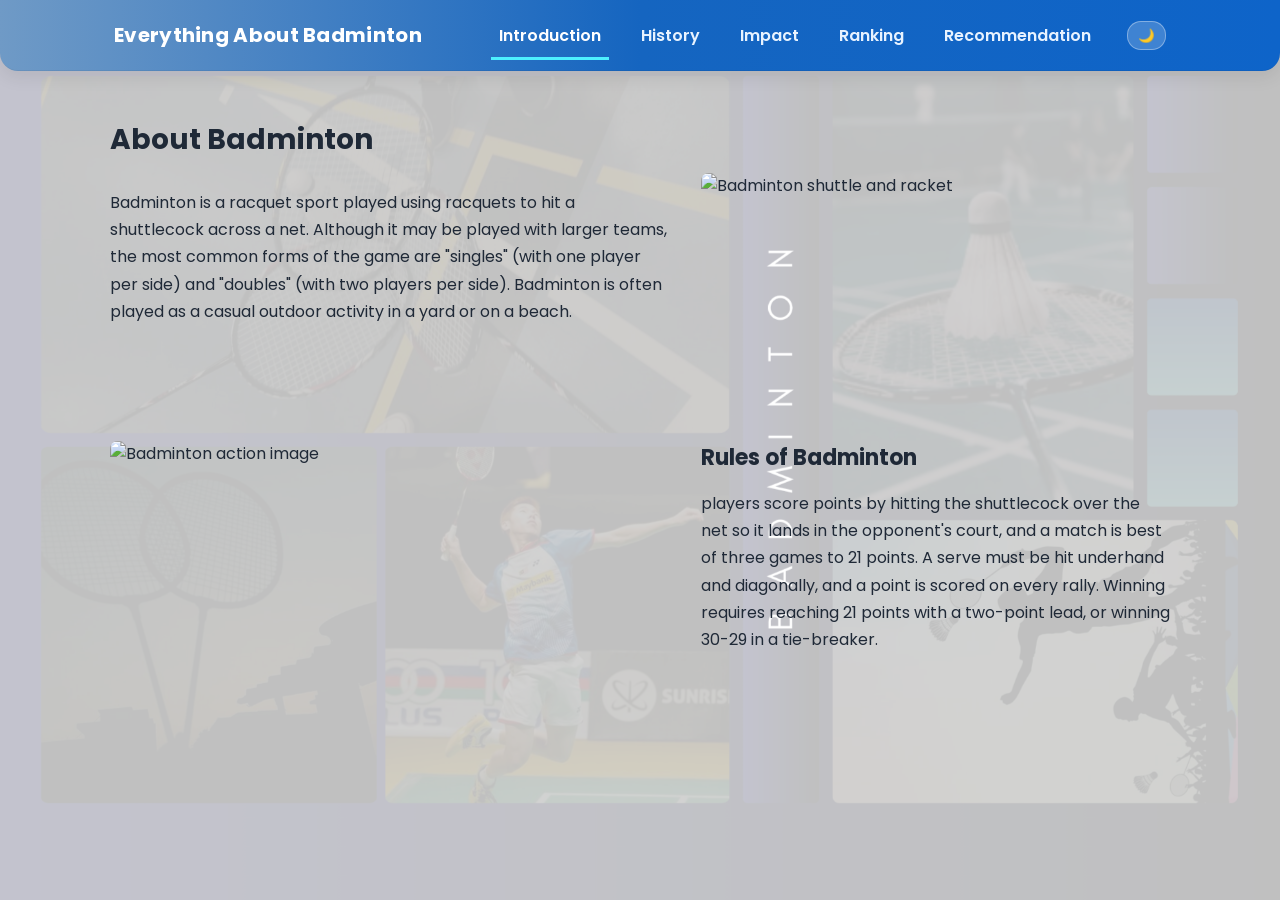
==== index.html @ 24d5bc15 "First Commit" ====
<!DOCTYPE html>
<html lang="en">
  <head>
    <meta charset="utf-8">
    <meta name="viewport" content="width=device-width, initial-scale=1">
    <title>Introduction</title>
    <link rel="preconnect" href="https://fonts.googleapis.com">
    <link rel="preconnect" href="https://fonts.gstatic.com" crossorigin>
    <link href="https://fonts.googleapis.com/css2?family=Inter:wght@400;600;700&display=swap" rel="stylesheet">
    <link rel="stylesheet" href="css/styles.css">
    <link rel="icon" href="assets/images/Logo_1.png" type="image/png">
  </head>
  <body class="preload intro-page">
    <header class="site-header">
      <nav class="nav">
        <a class="brand" href="index.html">Everything About Badminton</a>
        <button class="nav-toggle" aria-controls="primary-nav" aria-expanded="false">☰</button>
        <ul id="primary-nav" class="nav-list">
          <li><a class="active" href="index.html">Introduction</a></li>
          <li><a href="history.html">History</a></li>
          <li><a href="impact.html">Impact</a></li>
          <li><a href="ranking.html">Ranking</a></li>
          <li><a href="recommendation.html">Recommendation</a></li>
        </ul>
        <button class="theme-toggle" id="theme-toggle" aria-label="Toggle dark mode" aria-pressed="false">🌙</button>
      </nav>
    </header>

    <main class="container">
      <section class="section">
        <h1>About Badminton</h1>
        <div class="grid two-col">
          <div>
            <p>
              Badminton is a racquet sport played using racquets to hit a shuttlecock across a net.
              Although it may be played with larger teams, the most common forms of the game are
              "singles" (with one player per side) and "doubles" (with two players per side).
              Badminton is often played as a casual outdoor activity in a yard or on a beach.
            </p>
          </div>
          <img class="content-image" src="assets/images/badminton_img_1.jpg" alt="Badminton shuttle and racket">
        </div>
      </section>

      <section class="section">
        <div class="grid two-col reverse-on-desktop">
          <img class="content-image" src="assets/images/badminton_img_2.jpg" alt="Badminton action image">
          <div>
            <h2>Rules of Badminton</h2>
            <p>
              players score points by hitting the shuttlecock over the net so it lands
              in the opponent's court, and a match is best of three games to 21 points. A serve
              must be hit underhand and diagonally, and a point is scored on every rally. Winning
              requires reaching 21 points with a two-point lead, or winning 30-29 in a tie-breaker. 
            </p>
          </div>
        </div>
      </section>
    </main>

    <script src="js/script.js"></script>
  </body>
  </html>
---- css/styles.css ----
@import url('https://fonts.googleapis.com/css2?family=Poppins:wght@300;400;600;700&display=swap');
/* Color scheme from provided palette */
:root {
  --color-1: #6f9ac6;  /* desaturated blue */
  --color-2: #1565c0;  /* royal blue */
  --color-3: #0e64c9;  /* vivid blue */
  --color-4: #4df0ff;  /* aqua */
  --text: #1f2937;
  --muted: #6b7280;
  --bg: #ffffff;
  --border: #e5e7eb;
  --panel-bg: #ffffff;
  --panel-border: #9ca3af;
  --placeholder: #e5e7eb;
}

/* Dark theme overrides */
:root[data-theme="dark"] {
  --text: #e5e7eb;
  --muted: #94a3b8;
  --bg: #0b1220;
  --border: #334155;
  --panel-bg: #0f172a;
  --panel-border: #4b5563;
  --placeholder: #1f2937;
}

* { box-sizing: border-box; }

/* Disable text selection globally */
html, body, * {
  -webkit-user-select: none;
  -ms-user-select: none;
  user-select: none;
}

html, body { height: 100%; }

body {
  margin: 0;
  font-family: 'Poppins', 'Inter', system-ui, -apple-system, Segoe UI, Roboto, Arial, sans-serif;
  color: var(--text);
  background: var(--bg);
  transition: opacity .15s ease;
}

/* Page fade transitions */
body.preload { opacity: 0; }
body.page-ready { opacity: 1; }
body.is-exiting { opacity: 0; }

/* Introduction page background */
.intro-page {
  background-image: url('../assets/images/Badminton.png');
  background-size: cover;
  background-position: center;
  background-repeat: no-repeat;
  background-attachment: fixed;
  position: relative;
}

.intro-page::before {
  content: '';
  position: fixed;
  top: 0;
  left: 0;
  right: 0;
  bottom: 0;
  background: rgba(255, 255, 255, 0.75);
  z-index: -1;
  pointer-events: none;
}

:root[data-theme="dark"] .intro-page::before {
  background: rgba(11, 18, 32, 0.85);
}

.site-header {
  background: linear-gradient(90deg, var(--color-1), var(--color-2), var(--color-3));
  color: #fff;
  border-bottom: 1px solid rgba(0,0,0,.05);
  border-radius: 0 0 18px 18px; /* rounded bottom corners */
  box-shadow: 0 6px 18px rgba(0, 0, 0, 0.08);
}

.nav {
  max-width: 1100px;
  margin: 0 auto;
  padding: 20px 24px; /* bigger bar */
  display: flex;
  align-items: center;
  gap: 20px;
}

.brand {
  color: #fff;
  font-weight: 700;
  text-decoration: none;
  letter-spacing: .3px;
  font-size: 20px; /* larger brand */
}

.nav-toggle {
  display: none;
  margin-left: auto;
  font-size: 20px;
  color: #fff;
  background: transparent;
  border: 0;
  cursor: pointer;
}

.nav-list {
  list-style: none;
  display: flex;
  flex-wrap: wrap;
  gap: 24px;
  margin: 0 0 0 auto;
  padding: 0;
}

.nav-list a {
  color: #e8f3ff;
  text-decoration: none;
  font-weight: 600;
  padding: 10px 8px; /* larger click target */
  font-size: 16px;
  border-bottom: 3px solid transparent; /* thicker active marker */
}

.nav-list a:hover,
.nav-list a:focus { border-bottom-color: var(--color-4); }

.nav-list a.active {
  border-bottom-color: var(--color-4);
  color: #fff;
}

.theme-toggle {
  margin-left: 8px;
  background: rgba(255,255,255,.2);
  color: #fff;
  border: 1px solid rgba(255,255,255,.35);
  border-radius: 14px;
  padding: 6px 10px;
  cursor: pointer;
}

:root[data-theme="dark"] .theme-toggle { background: rgba(0,0,0,.25); border-color: rgba(255,255,255,.25); }

.container {
  max-width: 1100px;
  margin: 0 auto;
  padding: 24px 20px 64px;
}

.section { padding: 24px 0; }

h1 { font-size: 28px; margin: 0 0 12px; }
h2 { font-size: 22px; margin: 0 0 12px; }
p { line-height: 1.7; color: var(--text); }

.page-title.center { text-align: center; letter-spacing: 2px; }
.center { text-align: center; }

.grid {
  display: grid;
  gap: 28px;
}

.two-col {
  grid-template-columns: 1.2fr 1fr;
  align-items: start;
}

.reverse-on-desktop { grid-auto-flow: dense; }

.img-placeholder {
  width: 100%;
  height: 220px;
  border-radius: 8px;
  border: 1px dashed var(--border);
  background:
    linear-gradient(135deg, rgba(255,255,255,.6), rgba(255,255,255,.2)) padding-box,
    linear-gradient(90deg, var(--color-1), var(--color-2), var(--color-3)) border-box;
  display: grid;
  place-items: center;
  position: relative;
}

.img-placeholder::after {
  content: '';
  width: 120px;
  height: 80px;
  border-radius: 6px;
  background: #e5e7eb;
  box-shadow: inset 0 0 0 2px #d1d5db;
  mask: none;
}

/* If an actual image is placed inside the placeholder, fill and crop nicely */
.img-placeholder img {
  width: 100%;
  height: 100%;
  object-fit: cover;
  border-radius: 8px;
  display: block;
}

/* When img-placeholder class is used directly on img element */
img.img-placeholder {
  object-fit: cover;
  border: none;
  background: none;
  display: block;
}
img.img-placeholder::after { display: none; }

/* Standalone content image matching placeholder dimensions */
.content-image {
  width: 100%;
  height: 220px;
  object-fit: cover;
  border-radius: 8px;
  display: block;
}

.site-footer {
  border-top: 1px solid var(--border);
  padding: 16px 20px;
  text-align: center;
  color: var(--muted);
}

/* History page carousel layout */
.selector-hint {
  text-align: center;
  color: var(--muted);
  border-top: 1px solid var(--border);
  padding: 10px 0 16px;
}

.history-stage {
  position: relative;
  display: grid;
  grid-template-columns: 160px 1fr 160px;
  align-items: center;
  gap: 16px;
}

.side-preview {
  height: 220px;
  border: 1px solid var(--border);
  border-radius: 8px;
  background: #f3f4f6;
}

.carousel {
  overflow: hidden;
}

.carousel-track {
  display: flex;
  gap: 24px;
  transition: transform .4s ease;
}

.history-card {
  flex: 0 0 100%;
  background: var(--panel-bg);
  border: 1px solid var(--panel-border);
  border-radius: 8px;
  box-shadow: 0 1px 0 rgba(0,0,0,.02);
}

.history-card-inner {
  display: grid;
  grid-template-columns: 1.2fr 1fr;
  gap: 24px;
  padding: 18px 20px;
}

.carousel-btn {
  position: absolute;
  top: 50%;
  transform: translateY(-50%);
  background: var(--panel-bg);
  border: 1px solid var(--panel-border);
  width: 36px;
  height: 36px;
  border-radius: 8px;
  box-shadow: 0 2px 10px rgba(0,0,0,.06);
  cursor: pointer;
}

.carousel-btn.prev { left: 6px; }
.carousel-btn.next { right: 6px; }

@media (max-width: 860px) {
  .history-stage { grid-template-columns: 24px 1fr 24px; }
  .side-preview { display: none; }
  .history-card-inner { grid-template-columns: 1fr; }
}

/* Responsive */
@media (max-width: 860px) {
  .two-col { grid-template-columns: 1fr; }
  .reverse-on-desktop { grid-auto-flow: row; }
}

@media (max-width: 640px) {
  .nav-toggle { display: inline-block; font-size: 24px; }
  .nav-list { display: none; width: 100%; margin-left: 0; }
  .nav-list.open { display: flex; flex-direction: column; gap: 10px; margin-top: 10px; }
}

/* Impact page cards */
.impact-grid {
  display: grid;
  grid-template-columns: repeat(4, 1fr);
  gap: 28px;
  margin-top: 18px;
}

.impact-card {
  border: 2px solid var(--panel-border); /* medium gray like mock */
  border-radius: 6px;
  padding: 16px 18px;
  background: var(--panel-bg);
  transition: transform .2s ease, box-shadow .2s ease, opacity .2s ease, border-color .2s ease;
  position: relative;
  overflow: hidden;
}

.impact-card::before {
  content: '';
  position: absolute;
  top: 0;
  left: 0;
  right: 0;
  bottom: 0;
  background-size: cover;
  background-position: center;
  background-repeat: no-repeat;
  opacity: 0;
  filter: brightness(0.4);
  transition: opacity .3s ease;
  z-index: 0;
  border-radius: 6px;
}

/* Assign different background images to each impact card */
.impact-card:nth-child(1)::before {
  background-image: url('../assets/images/Dimmed_img_background_1.png');
}

.impact-card:nth-child(2)::before {
  background-image: url('../assets/images/Dimmed_img_background_2.jpg');
}

.impact-card:nth-child(3)::before {
  background-image: url('../assets/images/Dimmed_img_background_3.jpg');
}

.impact-card:nth-child(4)::before {
  background-image: url('../assets/images/Dimmed_img_background_4.jpg');
}

.impact-card h3,
.impact-card p,
.impact-card .impact-modal-content {
  position: relative;
  z-index: 1;
}

.impact-card h3 { margin: 0 0 10px; font-size: 20px; }
.impact-card p { margin: 0; }

/* Hover emphasis: fade siblings, elevate hovered */
.impact-grid:hover .impact-card { opacity: .35; }
.impact-grid .impact-card:hover,
.impact-grid .impact-card:focus-within,
.impact-grid .impact-card:focus-visible {
  opacity: 1;
  transform: translateY(-2px);
  border-color: var(--color-3);
  box-shadow: 0 10px 24px rgba(0,0,0,.08);
}

.impact-grid .impact-card:hover::before,
.impact-grid .impact-card:focus-within::before,
.impact-grid .impact-card:focus-visible::before {
  opacity: 1;
}

@media (max-width: 960px) {
  .impact-grid { grid-template-columns: repeat(2, 1fr); }
}

@media (max-width: 560px) {
  .impact-grid { grid-template-columns: 1fr; }
}

/* Modal (shared) */
.modal { position: fixed; inset: 0; display: none; }
.modal.open { display: grid; place-items: center; }
.modal-overlay {
  position: absolute; inset: 0; background: rgba(0,0,0,.45);
  opacity: 0; transition: opacity .25s ease;
}
.modal.open .modal-overlay { opacity: 1; }
.modal-dialog {
  position: relative;
  max-width: 560px;
  margin: 0;
  background: var(--bg); /* same color as background */
  border: 1px solid var(--panel-border);
  border-radius: 10px;
  padding: 18px 18px 16px;
  box-shadow: 0 20px 50px rgba(0,0,0,.25);
  opacity: 0; transform: translateY(12px);
  transition: opacity .25s ease, transform .25s ease;
}
.modal.open .modal-dialog { opacity: 1; transform: translateY(0); }
.modal-title { margin: 0 0 8px; font-size: 20px; }
.modal-close {
  position: absolute; top: 8px; right: 8px;
  width: 32px; height: 32px; border-radius: 8px;
  border: 1px solid var(--panel-border); background: var(--panel-bg);
  cursor: pointer;
  color: #ffffff;
  font-size: 20px;
  line-height: 1;
}

/* Rankings list */
.ranking-list {
  list-style: none;
  margin: 16px 0 0;
  padding: 0;
  display: grid;
  gap: 16px;
}

.ranking-row {
  display: grid;
  grid-template-columns: 90px 72px 1fr 140px;
  align-items: center;
  gap: 16px;
  border: 2px solid var(--panel-border);
  border-radius: 6px;
  padding: 10px 12px;
  background: var(--panel-bg);
  opacity: 0;
  transform: translateY(16px);
  transition: opacity .6s ease, transform .6s ease;
  transition-delay: var(--reveal-delay, 0s);
}

.rank-badge {
  border: 2px solid var(--panel-border);
  border-radius: 4px;
  text-align: center;
  padding: 14px 0;
  font-weight: 600;
  color: var(--text);
}

.avatar-ph {
  width: 72px;
  height: 56px;
  border: 2px solid var(--panel-border);
  border-radius: 4px;
  background: var(--placeholder);
}

/* Center big flag emoji inside avatar box */
.flag-box {
  display: grid;
  place-items: center;
  background: transparent;
  font-size: 30px;
  line-height: 1;
}

.rank-name { font-size: 18px; font-weight: 600; color: var(--text); }

.score-btn {
  margin-left: auto;
  justify-self: end;
  border: 2px solid var(--panel-border);
  background: var(--panel-bg);
  color: var(--text);
  font-weight: 700;
  padding: 10px 18px;
  border-radius: 6px;
}

.score-btn:hover { border-color: var(--color-3); color: var(--color-3); }

/* Reveal state when scrolled into view */
.ranking-row.is-visible {
  opacity: 1;
  transform: translateY(0);
}

@media (max-width: 720px) {
  .ranking-row { grid-template-columns: 70px 56px 1fr 120px; }
}

/* Recommendations layout */
.recommend-grid {
  display: grid;
  grid-template-columns: 1fr 1fr;
  gap: 28px;
  margin-top: 12px;
}

.rec-panel {
  border: 2px solid var(--panel-border);
  border-radius: 6px;
  padding: 16px 18px;
  background: var(--panel-bg);
  transition: opacity .25s ease, transform .25s ease, box-shadow .25s ease, border-color .25s ease;
}

.rec-title { margin: 0 0 12px; font-size: 18px; color: #ffffff; }

.rec-item {
  display: grid;
  grid-template-columns: 160px 1fr;
  gap: 18px;
  align-items: center;
  padding: 10px 0;
}

.rec-item .img-placeholder {
  width: 160px;
  height: 110px;
  flex-shrink: 0;
}

.rec-item.reverse { grid-template-columns: 1fr 160px; }

/* Recommendations hover emphasis */
.recommend-grid:hover .rec-panel { opacity: .45; transform: scale(.98); }
.recommend-grid .rec-panel:hover,
.recommend-grid .rec-panel:focus-within,
.recommend-grid .rec-panel:focus-visible {
  opacity: 1;
  transform: scale(1.02);
  border-color: var(--color-3);
  box-shadow: 0 10px 24px rgba(0,0,0,.12);
}

@media (max-width: 860px) {
  .recommend-grid { grid-template-columns: 1fr; }
  .rec-item, .rec-item.reverse { grid-template-columns: 140px 1fr; }
  .rec-item .img-placeholder { width: 140px; }
}

@media (max-width: 520px) {
  .ranking-row { grid-template-columns: 60px 48px 1fr; }
  .score-btn { grid-column: 1 / -1; justify-self: stretch; }
}
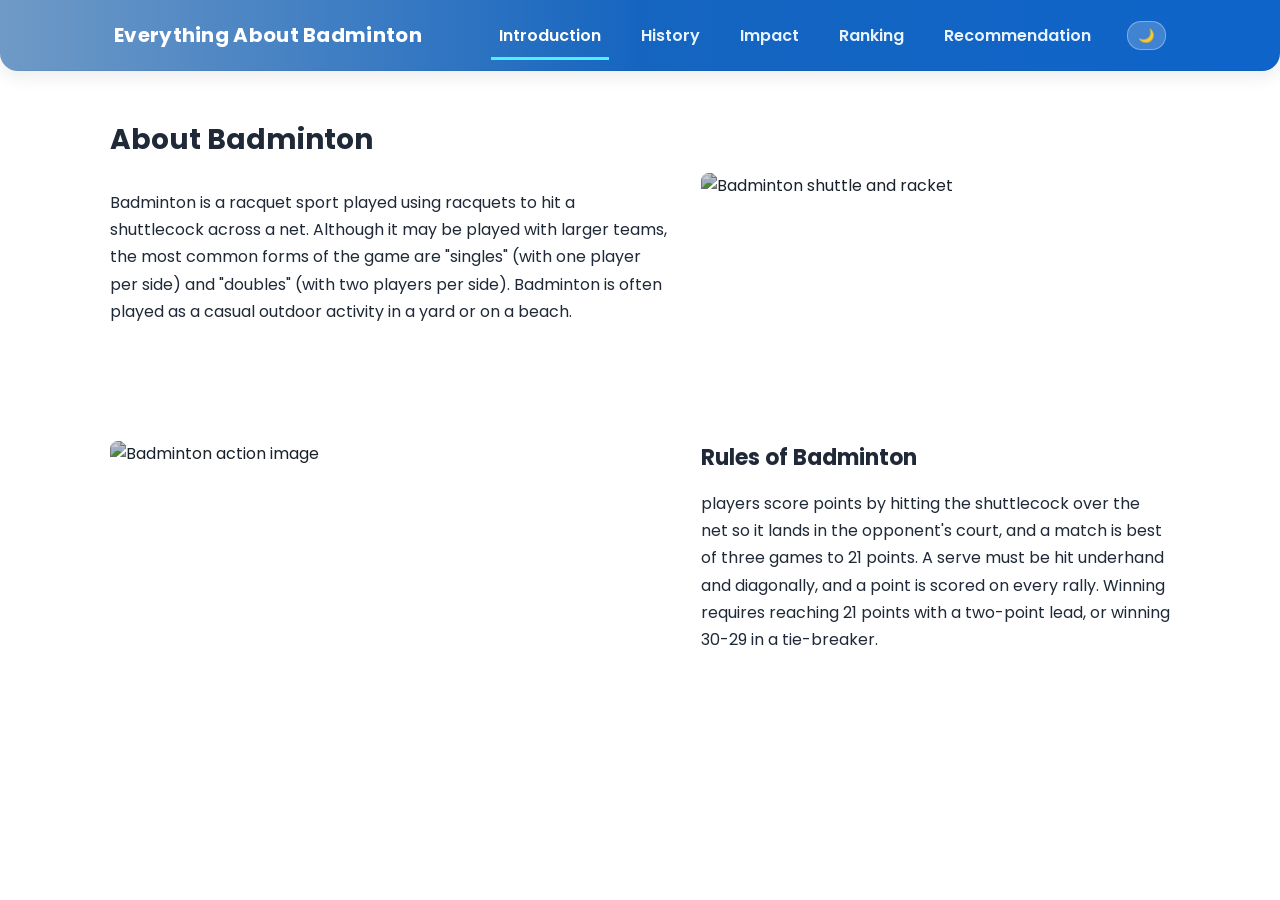
==== commit baa1c3dc: "Post Change of History page and addition of background" ====
--- a/index.html
+++ b/index.html
@@ -10,7 +10,7 @@
     <link rel="stylesheet" href="css/styles.css">
     <link rel="icon" href="assets/images/Logo_1.png" type="image/png">
   </head>
-  <body class="preload intro-page">
+  <body class="preload intro-page home-page">
     <header class="site-header">
       <nav class="nav">
         <a class="brand" href="index.html">Everything About Badminton</a>
--- a/css/styles.css
+++ b/css/styles.css
@@ -1,5 +1,4 @@
 @import url('https://fonts.googleapis.com/css2?family=Poppins:wght@300;400;600;700&display=swap');
-/* Color scheme from provided palette */
 :root {
   --color-1: #6f9ac6;  /* desaturated blue */
   --color-2: #1565c0;  /* royal blue */
@@ -14,7 +13,6 @@
   --placeholder: #e5e7eb;
 }
 
-/* Dark theme overrides */
 :root[data-theme="dark"] {
   --text: #e5e7eb;
   --muted: #94a3b8;
@@ -27,7 +25,6 @@
 
 * { box-sizing: border-box; }
 
-/* Disable text selection globally */
 html, body, * {
   -webkit-user-select: none;
   -ms-user-select: none;
@@ -41,17 +38,16 @@
   font-family: 'Poppins', 'Inter', system-ui, -apple-system, Segoe UI, Roboto, Arial, sans-serif;
   color: var(--text);
   background: var(--bg);
+  background-attachment: scroll;
   transition: opacity .15s ease;
 }
 
-/* Page fade transitions */
 body.preload { opacity: 0; }
 body.page-ready { opacity: 1; }
 body.is-exiting { opacity: 0; }
 
-/* Introduction page background */
 .intro-page {
-  background-image: url('../assets/images/Badminton.png');
+  background-image: url('../assets/images/background_ver2.png');
   background-size: cover;
   background-position: center;
   background-repeat: no-repeat;
@@ -75,6 +71,15 @@
   background: rgba(11, 18, 32, 0.85);
 }
 
+body:not(.intro-page) {
+  background-image: none !important;
+  background-attachment: scroll;
+}
+
+body:not(.intro-page)::before {
+  display: none !important;
+}
+
 .site-header {
   background: linear-gradient(90deg, var(--color-1), var(--color-2), var(--color-3));
   color: #fff;
@@ -232,77 +237,99 @@
   color: var(--muted);
 }
 
-/* History page carousel layout */
-.selector-hint {
-  text-align: center;
+.history-lede,
+.section-lede {
+  max-width: 640px;
+  margin: 12px auto 28px;
   color: var(--muted);
-  border-top: 1px solid var(--border);
-  padding: 10px 0 16px;
-}
-
-.history-stage {
+  line-height: 1.6;
+}
+
+.history-timeline {
   position: relative;
-  display: grid;
-  grid-template-columns: 160px 1fr 160px;
-  align-items: center;
-  gap: 16px;
-}
-
-.side-preview {
-  height: 220px;
-  border: 1px solid var(--border);
-  border-radius: 8px;
-  background: #f3f4f6;
-}
-
-.carousel {
-  overflow: hidden;
-}
-
-.carousel-track {
-  display: flex;
-  gap: 24px;
-  transition: transform .4s ease;
-}
-
-.history-card {
-  flex: 0 0 100%;
+  margin-top: 36px;
+  padding-left: 26px;
+  display: grid;
+  gap: 28px;
+}
+
+.history-timeline::before {
+  content: '';
+  position: absolute;
+  top: 0;
+  bottom: 0;
+  left: 9px;
+  width: 2px;
+  background: linear-gradient(180deg, var(--color-1), var(--color-3));
+  opacity: .65;
+}
+
+.timeline-item {
+  position: relative;
+  padding-left: 34px;
+}
+
+.timeline-item::before {
+  content: '';
+  position: absolute;
+  top: 12px;
+  left: -1px;
+  width: 16px;
+  height: 16px;
+  border-radius: 50%;
+  border: 3px solid var(--bg);
+  background: var(--color-3);
+  box-shadow: 0 0 0 4px rgba(13, 101, 201, 0.15);
+}
+
+.timeline-year {
+  display: inline-block;
+  font-weight: 700;
+  letter-spacing: .6px;
+  color: var(--color-3);
+  margin-bottom: 8px;
+}
+
+.timeline-card {
   background: var(--panel-bg);
   border: 1px solid var(--panel-border);
-  border-radius: 8px;
-  box-shadow: 0 1px 0 rgba(0,0,0,.02);
-}
-
-.history-card-inner {
-  display: grid;
-  grid-template-columns: 1.2fr 1fr;
-  gap: 24px;
-  padding: 18px 20px;
-}
-
-.carousel-btn {
-  position: absolute;
-  top: 50%;
-  transform: translateY(-50%);
-  background: var(--panel-bg);
-  border: 1px solid var(--panel-border);
-  width: 36px;
-  height: 36px;
-  border-radius: 8px;
-  box-shadow: 0 2px 10px rgba(0,0,0,.06);
-  cursor: pointer;
-}
-
-.carousel-btn.prev { left: 6px; }
-.carousel-btn.next { right: 6px; }
+  border-radius: 10px;
+  padding: 18px 22px;
+  box-shadow: 0 10px 24px rgba(0,0,0,.06);
+}
+
+.timeline-card h2 {
+  margin: 0 0 8px;
+  font-size: 20px;
+}
+
+.timeline-card p {
+  margin: 0;
+  color: var(--muted);
+}
+
+.reveal-on-scroll {
+  opacity: 0;
+  transform: translateY(26px);
+  transition: opacity .55s ease, transform .55s ease;
+}
+
+.reveal-on-scroll.is-visible {
+  opacity: 1;
+  transform: translateY(0);
+}
 
 @media (max-width: 860px) {
-  .history-stage { grid-template-columns: 24px 1fr 24px; }
-  .side-preview { display: none; }
-  .history-card-inner { grid-template-columns: 1fr; }
-}
-
-/* Responsive */
+  .timeline-card { padding: 18px; }
+  .timeline-card h2 { font-size: 18px; }
+}
+
+@media (max-width: 640px) {
+  .history-timeline { padding-left: 20px; }
+  .timeline-item { padding-left: 28px; }
+  .timeline-card { padding: 16px; }
+}
+
 @media (max-width: 860px) {
   .two-col { grid-template-columns: 1fr; }
   .reverse-on-desktop { grid-auto-flow: row; }
@@ -314,7 +341,6 @@
   .nav-list.open { display: flex; flex-direction: column; gap: 10px; margin-top: 10px; }
 }
 
-/* Impact page cards */
 .impact-grid {
   display: grid;
   grid-template-columns: repeat(4, 1fr);
@@ -349,7 +375,6 @@
   border-radius: 6px;
 }
 
-/* Assign different background images to each impact card */
 .impact-card:nth-child(1)::before {
   background-image: url('../assets/images/Dimmed_img_background_1.png');
 }
@@ -376,7 +401,6 @@
 .impact-card h3 { margin: 0 0 10px; font-size: 20px; }
 .impact-card p { margin: 0; }
 
-/* Hover emphasis: fade siblings, elevate hovered */
 .impact-grid:hover .impact-card { opacity: .35; }
 .impact-grid .impact-card:hover,
 .impact-grid .impact-card:focus-within,
@@ -401,11 +425,12 @@
   .impact-grid { grid-template-columns: 1fr; }
 }
 
-/* Modal (shared) */
 .modal { position: fixed; inset: 0; display: none; }
 .modal.open { display: grid; place-items: center; }
 .modal-overlay {
   position: absolute; inset: 0; background: rgba(0,0,0,.45);
+  -webkit-backdrop-filter: blur(12px);
+  backdrop-filter: blur(12px);
   opacity: 0; transition: opacity .25s ease;
 }
 .modal.open .modal-overlay { opacity: 1; }
@@ -413,7 +438,7 @@
   position: relative;
   max-width: 560px;
   margin: 0;
-  background: var(--bg); /* same color as background */
+  background: var(--panel-bg);
   border: 1px solid var(--panel-border);
   border-radius: 10px;
   padding: 18px 18px 16px;
@@ -422,6 +447,23 @@
   transition: opacity .25s ease, transform .25s ease;
 }
 .modal.open .modal-dialog { opacity: 1; transform: translateY(0); }
+.modal.open .modal-dialog:focus { outline: none; }
+
+body.modal-open {
+  overflow: hidden;
+}
+
+body.modal-open .site-header,
+body.modal-open main,
+body.modal-open .site-footer {
+  filter: blur(6px);
+  transition: filter .25s ease;
+}
+
+.home-page .content-image {
+  filter: brightness(0.8);
+  transition: filter .3s ease;
+}
 .modal-title { margin: 0 0 8px; font-size: 20px; }
 .modal-close {
   position: absolute; top: 8px; right: 8px;
@@ -433,7 +475,6 @@
   line-height: 1;
 }
 
-/* Rankings list */
 .ranking-list {
   list-style: none;
   margin: 16px 0 0;
@@ -474,7 +515,6 @@
   background: var(--placeholder);
 }
 
-/* Center big flag emoji inside avatar box */
 .flag-box {
   display: grid;
   place-items: center;
@@ -498,7 +538,6 @@
 
 .score-btn:hover { border-color: var(--color-3); color: var(--color-3); }
 
-/* Reveal state when scrolled into view */
 .ranking-row.is-visible {
   opacity: 1;
   transform: translateY(0);
@@ -508,7 +547,6 @@
   .ranking-row { grid-template-columns: 70px 56px 1fr 120px; }
 }
 
-/* Recommendations layout */
 .recommend-grid {
   display: grid;
   grid-template-columns: 1fr 1fr;
@@ -524,7 +562,12 @@
   transition: opacity .25s ease, transform .25s ease, box-shadow .25s ease, border-color .25s ease;
 }
 
-.rec-title { margin: 0 0 12px; font-size: 18px; color: #ffffff; }
+.rec-title {
+  margin: 0 0 16px;
+  font-size: 24px;
+  color: #ffffff;
+  text-align: center;
+}
 
 .rec-item {
   display: grid;
@@ -542,7 +585,6 @@
 
 .rec-item.reverse { grid-template-columns: 1fr 160px; }
 
-/* Recommendations hover emphasis */
 .recommend-grid:hover .rec-panel { opacity: .45; transform: scale(.98); }
 .recommend-grid .rec-panel:hover,
 .recommend-grid .rec-panel:focus-within,
